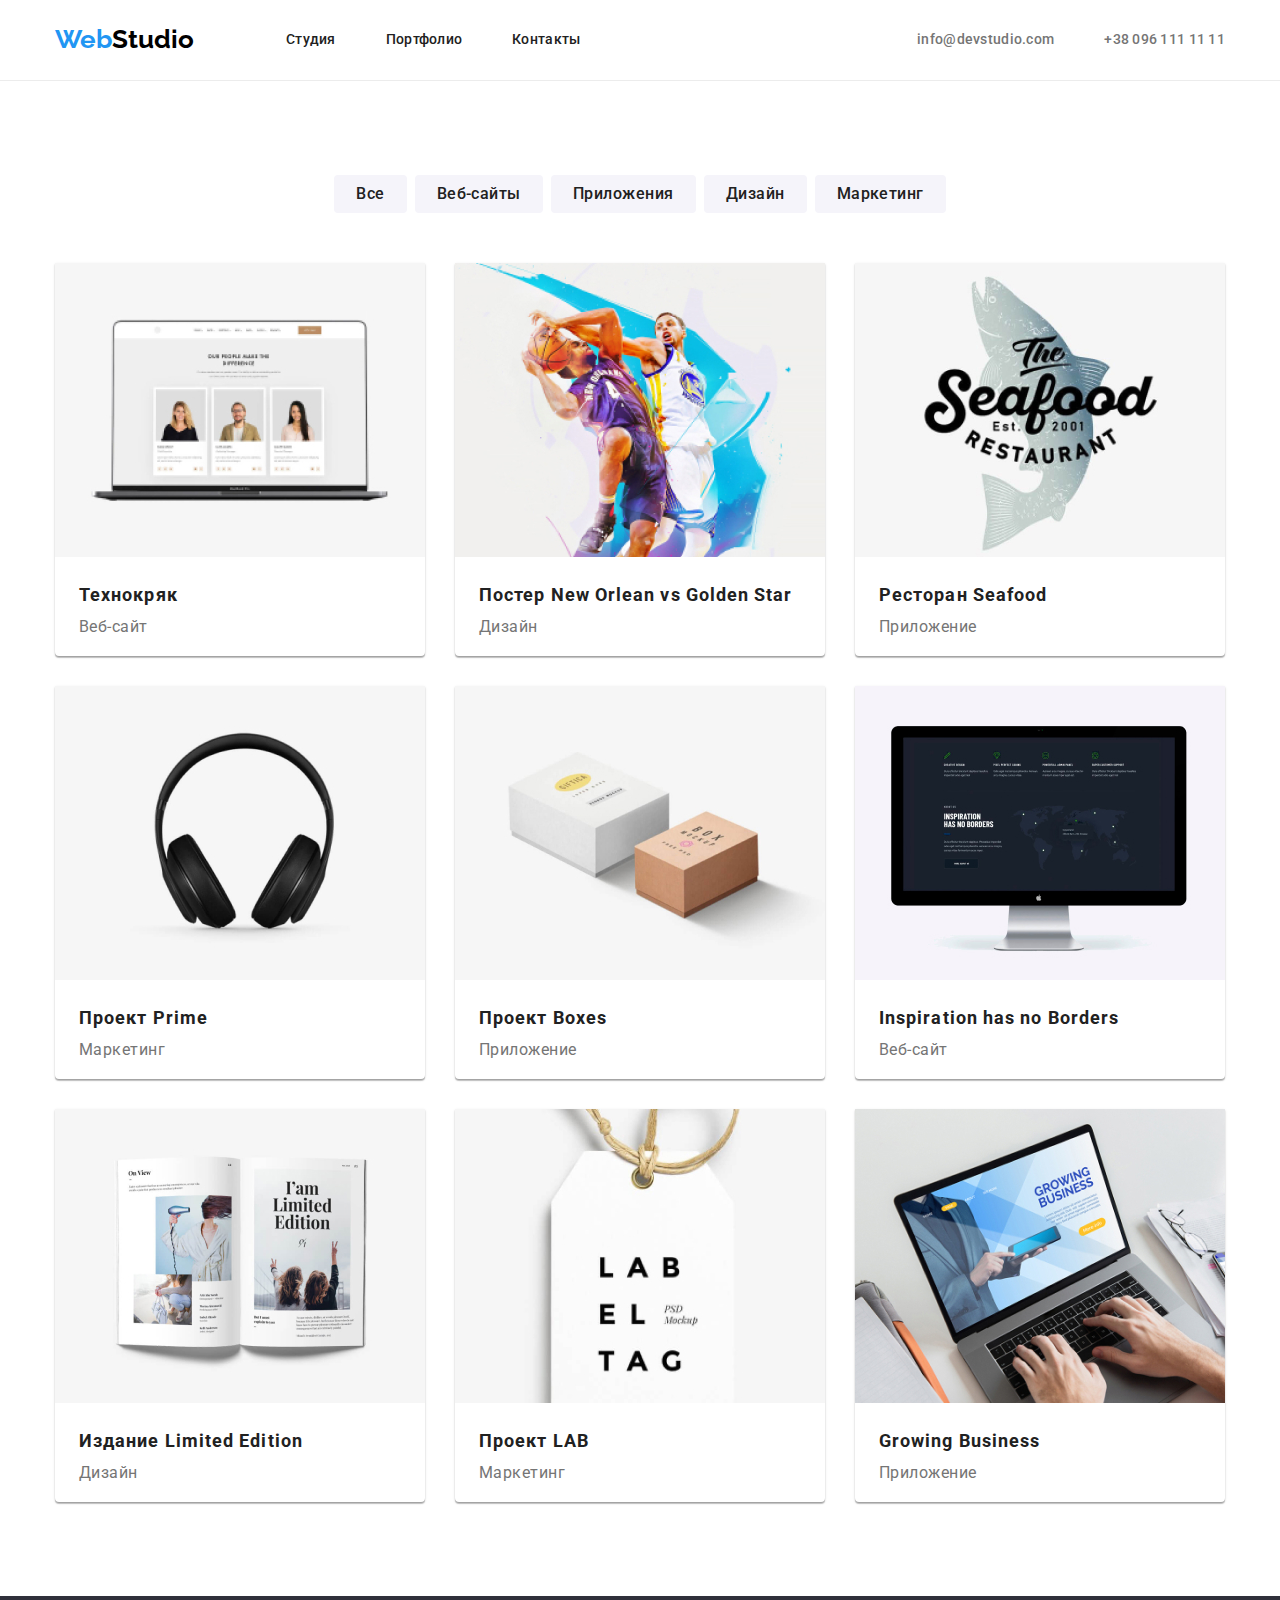
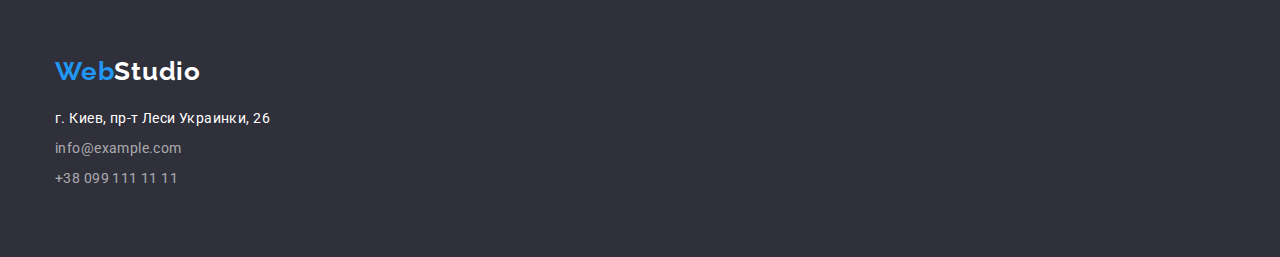
==== portfolio.html @ f06d740f "Add files via upload" ====
<!DOCTYPE html>
<html lang="en">

<head>
    <meta charset="UTF-8">
    <meta http-equiv="X-UA-Compatible" content="IE=edge">
    <meta name="viewport" content="width=device-width, initial-scale=1.0">
    <title>Document</title>
    <link rel="preconnect" href="https://fonts.gstatic.com">
    <link
        href="https://fonts.googleapis.com/css2?family=Raleway:wght@700&family=Roboto:wght@400;500;700;900&display=swap"
        rel="stylesheet">
    <link rel="stylesheet" href="<link rel=" stylesheet"
        href="https://cdnjs.cloudflare.com/ajax/libs/modern-normalize/1.1.0/modern-normalize.min.css"
        integrity="sha512-wpPYUAdjBVSE4KJnH1VR1HeZfpl1ub8YT/NKx4PuQ5NmX2tKuGu6U/JRp5y+Y8XG2tV+wKQpNHVUX03MfMFn9Q=="
        crossorigin="anonymous" referrerpolicy="no-referrer" />
    <link rel="stylesheet" href="./css/styles.css">

</head>

<body class="page">

    <header class="header header-border">
        <div class=" conteiner header-conteiner">
        <nav class="navigation header-conteiner ">
            <a href="/" class="logo link"><span class="web">Web</span>Studio</a>

            <ul class="menu list header-conteiner ">
                <li class="menu-aitom list"><a class="menu-link link" href="./index.html">Студия</a></li>
                <li class="menu-aitom list"><a class="menu-link link" href="./portfolio.html">Портфолио</a></li>
                <li class="menu-aitom list"><a class="menu-link link" href="">Контакты</a></li>
            </ul>
        </nav>
        <ul class="auth-nav list header-conteiner">
            <li><a class="mil-link link" href="milto:info@devstudio.com">info@devstudio.com</a> </li>
            <li><a class="tel-link link" href="tel:+380961111111">+38 096 111 11 11</a></li>
        </ul>
    </div>
    </header>
    <main>
        <section class=" portfolio-conte">
            <div class="conteiner">
            <h1 class="btn-tit">Портфолио</h1>
            <ul class="btn btn-conteiner">

                <li class="list btn-cont">
                    <a class="modal-btn" type="button">Все</a>
                </li>
                <li class="list btn-cont">
                    <a class="modal-btn" type="button">Веб-сайты</a>
                </li>
                <li class="list btn-cont">
                    <a class="modal-btn" type="button">Приложения</a>
                </li>
                <li class="list btn-cont">
                    <a class="modal-btn" type="button">Дизайн</a>
                </li>
                <li class="list btn-cont">
                    <a class="modal-btn" type="button">Маркетинг</a>
                </li>
            </ul>
            </div>
             <div class="conteiner">
            <ul class="picture-conteiner">
                <li class="list  img-conteiner">
                    <article class="cart">
                    <div class="img-cart">
                    <img src="./images/portfolio/portfolio-img1.jpg" alt="Технокряк">
                    </div>
                    <div class="list-carts">
                    <h3 class="portfolio-list">Технокряк</h3>
                    <p class="descrip">Веб-сайт</p>
                    </div>
                </article>
                </li>
                <li class="list img-conteiner">
                    <article class="cart">
                    <div class="img-cart">
                    <img src="./images/portfolio/portfolio-img2.jpg" alt="Постер">
                    </div>
                    <div class="list-carts">
                    <h3 class="portfolio-list">Постер New Orlean vs Golden Star</h3>
                    <p class="descrip">Дизайн</p>
                    </div>
                </article>

                </li>
                <li class="list img-conteiner">
                    <article class="cart">
                    <div class="img-cart">
                    <img src="./images/portfolio/portfolio-img3.jpg" alt="Ресторан">
                    </div>
                    <div class="list-carts">
                    <h3 class="portfolio-list">Ресторан Seafood</h3>
                    <p class="descrip">Приложение</p>
                    </div>
                </article>

                </li>
                <li class="list img-conteiner">
                    <article class="cart">
                    <div class="img-cart">
                    <img src="./images/portfolio/portfolio-img4.jpg" alt="Проект">
                    </div>
                    <div class="list-carts">
                    <h3 class="portfolio-list">Проект Prime</h3>
                    <p class="descrip">Маркетинг</p>
                    </div>
                    </article>
                </li>
                <li class="list img-conteiner">
                    <article class="cart">
                     <div class="img-cart">
                    <img src="./images/portfolio/portfolio-img5.jpg" alt="Проект">
                    </div>
                    <div class="list-carts">
                    <h3 class="portfolio-list">Проект Boxes</h3>
                    <p class="descrip">Приложение</p>
                    </div>
                </article>

                </li>
                <li class="list img-conteiner">
                    <article class="cart">
                    <div class="img-cart">
                    <img src="./images/portfolio/portfolio-img6.jpg" alt="Inspiration">
                    </div>
                    <div class="list-carts">
                    <h3 class="portfolio-list">Inspiration has no Borders</h3>
                    <p class="descrip">Веб-сайт</p>
                    </div>
                </article>

                </li>
                <li class="list img-conteiner">
                    <article class="cart">
                        <div class="img-cart">
                    <img src="/images/portfolio/portfolio-img7.jpg" alt="Издание">
                    </div>
                    <div class="list-carts">
                    <h3 class="portfolio-list">Издание Limited Edition</h3>
                    <p class="descrip">Дизайн</p>
                    </div>
                    
                </article>

                </li>
                <li class="list img-conteiner">
                    <article class="cart">
                        <div class="img-cart">
                    <img src="./images/portfolio/portfolio-img8.jpg" alt="Проект">
                    </div>
                    <div class="list-carts">
                    <h3 class="portfolio-list">Проект LAB</h3>
                    <p class="descrip">Маркетинг</p>
                    </div>
                   </article>

                </li>
                <li class="list img-conteiner">
                    <article class="cart">
                    <div class="img-cart ">
                    <img src="./images/portfolio/portfolio-img9.jpg" alt="Growing ">
                    </div>
                    <div class="list-carts">
                    <h3 class="portfolio-list">Growing Business</h3>
                    <p class="descrip">Приложение</p>
                    </div>
                </article>

                </li>
            </ul>
            </div>
        </section>
    </main>
    <footer class="footer-color">
        <div class="conteiner">
        <div class="log-foot ">
        <a href="#" class="logo-footer link"><span class="web">Web</span>Studio</a>
        </div>
        <address class="address">
            г. Киев, пр-т Леси Украинки, 26
        </address>
        <ul class="list">
            <li>
                <a class="footer-link link" href="maito:info@example.com">info@example.com</a>
            </li>
            <li>
                <a class="footer-link link" href="tel:+380991111111">+38 099 111 11 11</a>
            </li>
        </ul>
        </div>
    </footer>
</body>

</html>
---- css/styles.css ----
:root {
  --main-font: "Roboto", sans-serif;
  --secondery-font: "Raleway", sans-serif;
  --acsent-color: #2196f3;
  --wait-color: #ffffff;
  --text-gray: #757575;
  --color-names: #212121;
  --color-shadow:box-shadow: 0px 1px 3px rgba(0, 0, 0, 0.12), 0px 1px 1px rgba(0, 0, 0, 0.14), 0px 2px 1px rgba(0, 0, 0, 0.2);
}

*,
*::before,
*::after {
  box-sizing: border-box;
}

h1,
h2,
h3,
h4,
h5,
h6,
p {
  margin-top: 0;
  margin-bottom: 0;
}
ul,
ol {
  margin-top: 0;
  margin-bottom: 0;
  padding-left: 0;
}
img {
  display: block;
}

.list {
  list-style: none;
  font-weight: 500;
  font-size: 14px;
  line-height: 1.16;
}
.link {
  text-decoration: none;
}
.page {
  color: var(--text-gray);
  font-family: var(--main-font);
  margin: 0;
}

/*index.html*/

/*----- header -------*/
.conteiner {
  width: 1200px;
  margin: 0 auto;
  padding-left: 15px;
  padding-right: 15px;
}
.header {
  padding-top:  24px;
  padding-bottom:  25px;
}
.header-conteiner {
  display: flex;
  align-items: center;
}
.menu-aitom:not(:last-child) {
  margin-right: 50px;
}
.auth-nav {
  margin-left:auto;
}
.mil-link {
  margin-right: 50px;
}
.logo {
  font-family: var(--secondery-font);
  font-style: normal;
  font-weight: 700;
  font-size: 26px;
  line-height: 1.19;
  color: #000000;
  margin-right: 92px;
}

.web {
  font-family: var(--secondery-font);
  font-style: normal;
  font-weight: 700;
  font-size: 26px;
  line-height: 1.19;
  color: #2196f3;
}

.menu-link {
  font-weight: 500;
  font-size: 14px;
  line-height: 1.14;
  letter-spacing: 0.02em;
  color: var(--color-names);
}
.menu-link:hover,
.menu-link:focus {
  color: var(--acsent-color);
}

.mil-link,
.tel-link {
  font-weight: 500;
  font-size: 14px;
  line-height: 1.14;
  letter-spacing: 0.02em;
  color: var(--text-gray);
}

.mil-link:hover,
.mil-link:focus {
  color: var(--acsent-color);
}

.tel-link:hover,
.tel-link:focus {
  color: var(--acsent-color);
}

/*----- header -------*/

/*-----Эффект риш ----*/
.herov-conteiner {
  margin-bottom: 30px;
  margin-left: auto;
  margin-right: auto;
  
}
.hero-section {
  background-color: #2f303a;
  padding-bottom: 200px;
  padding-top: 200px;
  height: 600px;
  max-width: 1600px;
  margin-left: auto;
  margin-right: auto;
  background-image:linear-gradient(to right, rgba(47, 48, 58, 0.4), rgba(47, 48, 58, 0.4)),url("../images/overlay/overlay-bg1.png"),url("../images/overlay/overlay-Img.jpg"),url("../images/overlay/overlay-Img.png");
  background-position: center;
}

.hero-taitl {
  font-weight: 900;
  font-size: 44px;
  line-height: 1.36;
  text-align: center;
  letter-spacing: 0.06em;
  text-transform: uppercase;
  color:var(--wait-color);
}
.hero-btn {
  font-weight: 700;
  font-size: 16px;
  line-height: 1.87;
  display: flex;
  align-items: center;
  text-align: center;
  letter-spacing: 0.06em;
  color:var(--wait-color);
   background: #0e83e2;
}
.btn-conte {
  padding-top: 10px;
  padding-bottom: 10px;
  padding-left: 32px;
  padding-right: 32px;
  display: flex;
  margin-left: auto;
  margin-right: auto;
  justify-content: center;
}
.hero-btn:hover,
.hero-btn:focus {
  background: #2196F3;
  color:var(--wait-color);
}

/*-----Эффект риш ----*/

/*----Описаниу---*/
.list-conteiner {
  display: flex;
  justify-content: space-between;
}
.hero-conteiner {
  padding-top: 94px;
  padding-bottom: 94px;
}
.list-li{
  box-sizing: border-box;
  width: 270px;
  Height:75px;
}
.list-itom::before {
display:block;
content: "";
height: 120px;
background-size:70px 70px;
background-repeat: no-repeat;
background-position: 50% 50% ;
background-color: #F5F4FA;
border-radius: 4px;
margin-bottom: 30px;
margin-right: 30px;
}
.list-antena::before{
background-image: url(../images/itoms/itoms-antenna.png);
}
.list-clokc::before{
  background-image: url(../images/itoms/itoms-clock.png);
}
.list-diagram::before{
background-image: url(../images/itoms/itoms-diagram.png);
}
.list-astron::before{
background-image:url(../images/itoms/itoms-astronaut.png)
}
.description {
  font-weight: 400;
  font-size: 14px;
  line-height: 1.71;
  letter-spacing: 0.03em;
  color: var(--text-gray);
  margin-right: 30px;
}
.list-title {
  font-family: var(--main-font);
  font-weight: 700;
  font-size: 14px;
  line-height: 1.14;
  letter-spacing: 0.03em;
  text-transform: uppercase;
  color: var(--color-names);
  margin-bottom: 10px;
  margin-right: 30px;
}
/*----Описаниу---*/
/*----Занятияе---*/

.picture-contein {
  display: flex;
  flex-direction: row;
  justify-content: space-between;
}

}
.contein:not(:last-child) {
  margin-right: 30px;
}
.picture-title {
  box-sizing: border-box;
  font-family: var(--main-font);
  font-weight: 700;
  font-size: 36px;
  line-height: 1.17;
  text-align: center;
  color: var(--color-names);
   margin-bottom: 50px; 
  
}
.picture-con{
  
padding-bottom: 94px;
}

/*----Занятя---*/

/*----Наша команда---*/
.div-conteiners {
  padding-top: 94px;
  padding-bottom: 94px;
  background: #f5f4fa;
  height: 648px;
}

.img{
  display: block;
  max-width: 100%;
  height: auto;
  
}
img-cart {
  outline: 1px solid var(--color-shadow)

}
.list-cart {
  padding-top: 30px;
  padding-left: auto;
  padding-right: auto;
  padding-bottom: 30px;
  
}
.cart {
  background: #FFFFFF;
  box-shadow: 0px 1px 3px rgba(0, 0, 0, 0.12), 0px 1px 1px rgba(0, 0, 0, 0.14), 0px 2px 1px rgba(0, 0, 0, 0.2);
  border-radius: 0px 0px 4px 4px;
}

.picture-conteiner {
  display: flex;
  flex-wrap: wrap;
  margin-left: -30px;
  margin-top: -30px;
  
}
.img-contein {
  flex-basis: calc(100% / 4 - 30px);
  margin-left: 30px;
  margin-top: 30px;
}

.names-list {
  font-family: var(--main-font);
  font-weight: 500;
  font-size: 16px;
  line-height: 1.19;
  text-align: center;
  letter-spacing: 0.03em;
  color: var(--color-names);
  margin-bottom: 10px;
}

.profession-list {
  font-family: var(--main-font);
  font-weight: 400;
  font-size: 16px;
  line-height: 1.19;
  text-align: center;
  letter-spacing: 0.03em;
  color: var(--text-gray);
}

/*----Наша команда---*/

/*----Подвал---*/

.footer-color {
  background-color: #2f303a;
  padding-top: 60px;
  padding-bottom: 60px;
}


.logo-footer {
  font-family: var(--secondery-font);
  font-weight: 700;
  font-size: 26px;
  line-height: 1.19;
  letter-spacing: 0.03em;
  color: #ffffff;
  display: flex;
   margin-bottom: 20px;

}

.address {
  width: 231px;
  height: 21px;
  font-family: var(--main-font);
  font-style: normal;
  font-weight: 400;
  font-size: 14px;
  line-height: 1.7;
  letter-spacing: 0.03em;
  color: #ffffff;
  display: flex;
  margin-bottom: 9px;
 
}

.footer-link {
  width: 231px;
  height: 21px;
  font-family: var(--main-font);
  font-weight: 400;
  font-size: 14px;
  line-height: 1.7;
  letter-spacing: 0.03em;
  color: rgba(255, 255, 255, 0.6);
  margin-bottom: 9px;
   display: flex;
 
}

/*----Подвал---*/

/*index.html*/

/*portfolio.html*/
.picture-conteiner {
  display: flex;
  flex-wrap: wrap;
  margin-left: -30px;
  margin-top: -30px;
}
 .portfolio-conte {
   padding-bottom: 94px;
   padding-top: 94px;
   
 }
.img-conteiner {
  flex-basis: calc((100% - 90px) / 3);
  margin-left: 30px;
  margin-top: 30px;
}
.list-carts {
  padding-top: 20px;
  padding-left: 24px;
  padding-right: 24px;
  padding-bottom: 20px;
}
.btn-conteiner {
  display: flex;
  flex-wrap: wrap;
  justify-content: center;
  margin-bottom: 50px;
}
.btn-cont:not(:last-child) {
  display: flex;
  margin-right: 8px;
}
.header-border{
  border-bottom: 1px solid #ECECEC;
}
.btn {
  cursor: pointer;

}
 .button {
   position: absolute;
}
.btn-tit{
 display: none
}
.modal-btn {
  font-family: var(--main-font);
  font-weight: 500;
  font-size: 16px;
  line-height: 1.6;
  text-align: center;
  letter-spacing: 0.03em;
  color:var(--color-names);
    background: #F5F4FA;
   border-radius: 4px;
   padding: 6px 22px 6px 22px;
   display: flex;
  border-radius: 4px
   
}

.modal-btn:hover,
.modal-btn:focus {
  background: #2196f3;box-shadow: 0px 3px 1px rgba(0, 0, 0, 0.1), 0px 1px 2px rgba(0, 0, 0, 0.08), 0px 2px 2px rgba(0, 0, 0, 0.12);
  color: #ffffff;
}

.portfolio-list {
  font-family: var(--main-font);
  font-weight: 700;
  font-size: 18px;
  line-height: 2;
  letter-spacing: 0.06em;
  color: #212121;
  margin-bottom: 4px;
}
.descrip {
  font-family: var(--main-font);
  font-weight: 400;
  font-size: 16px;
  line-height: 1.19;
  letter-spacing: 0.03em;
  color: var(--text-gray);
}
/*---portfolio-подвал ------ */
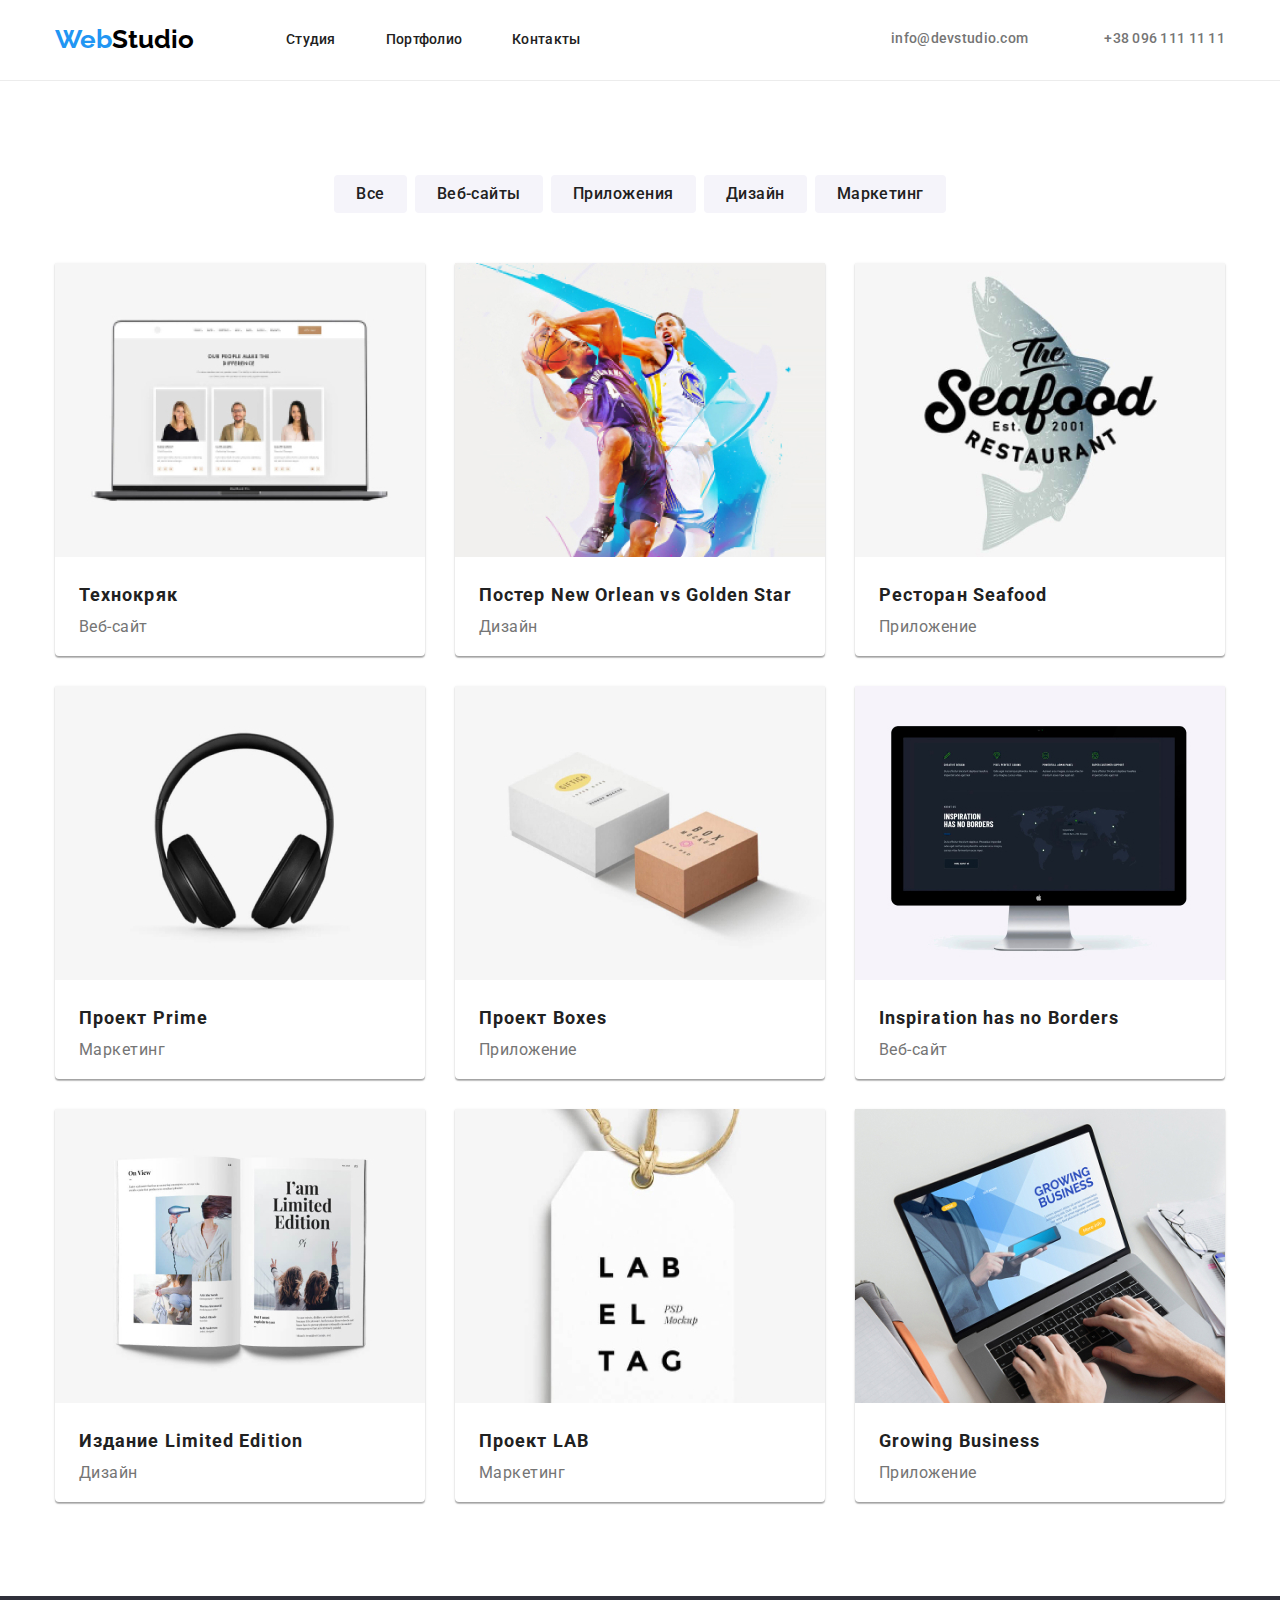
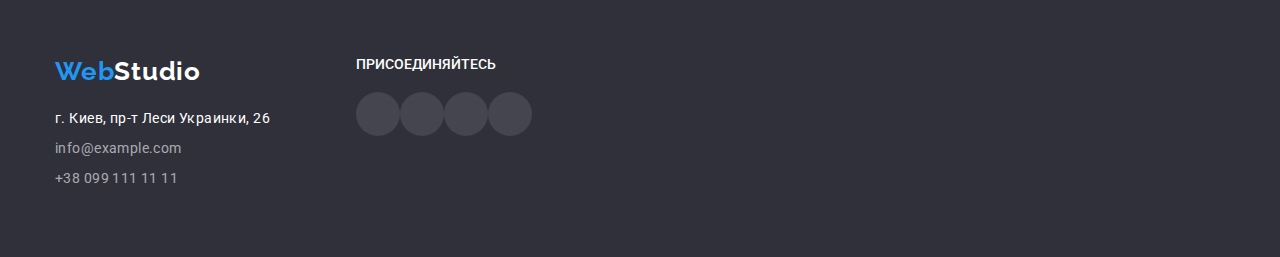
==== commit b764ffb3: "открывает сайт с графикой" ====
--- a/portfolio.html
+++ b/portfolio.html
@@ -31,9 +31,21 @@
                 <li class="menu-aitom list"><a class="menu-link link" href="">Контакты</a></li>
             </ul>
         </nav>
-        <ul class="auth-nav list header-conteiner">
-            <li><a class="mil-link link" href="milto:info@devstudio.com">info@devstudio.com</a> </li>
-            <li><a class="tel-link link" href="tel:+380961111111">+38 096 111 11 11</a></li>
+        <ul class="auth-nav list header-conteiner ">
+            <li><a class="mil-link link" href="milto:info@devstudio.com">
+                    <svg class="adres-icon" width="16px" height="12px" ;>
+                        <use href="./images/itoms/symbol-defs.svg#icon-envelope-1">
+                        </use>
+                    </svg> info@devstudio.com
+                </a>
+            </li>
+            <li><a class="tel-link link" href="tel:+380961111111">
+                    <svg class="adres-icon" width="16px" height="12px" ;>
+                        <use href="./images/itoms/symbol-defs.svg#icon-smartphone-1">
+                        </use>
+                    </svg>+38 096 111 11 11
+                </a>
+            </li>
         </ul>
     </div>
     </header>
@@ -175,9 +187,11 @@
     </main>
     <footer class="footer-color">
         <div class="conteiner">
-        <div class="log-foot ">
+        <div class="footer-wrapper">
+         <div class="footer-wrapper-adress">
+        
         <a href="#" class="logo-footer link"><span class="web">Web</span>Studio</a>
-        </div>
+    
         <address class="address">
             г. Киев, пр-т Леси Украинки, 26
         </address>
@@ -190,6 +204,41 @@
             </li>
         </ul>
         </div>
+        <div class="footer-social">
+            <p class="footer-social-title">Присоединяйтесь</p>
+            <ul class="footer-social-list">
+                <li>
+                    <a class="social-link footer-social-link" href="">
+                        <svg class="social-icon footer-social-icon">
+                            <use href="./images/itoms/sprite.svg.svg#icon-instagram-2-1"> </use>
+                        </svg>
+                    </a>
+                </li>
+                <li>
+                    <a class="social-link footer-social-link" href="">
+                        <svg class="social-icon footer-social-icon">
+                            <use href="./images/itoms/sprite.svg.svg#icon-twitter-1-1"> </use>
+                        </svg>
+                    </a>
+                </li>
+                <li>
+                    <a class="social-link footer-social-link" href="">
+                        <svg class="social-icon footer-social-icon">
+                            <use href="./images/itoms/sprite.svg.svg#icon-facebook-1-1"> </use>
+                        </svg>
+                    </a>
+                </li>
+                <li>
+                    <a class="social-link footer-social-link" href="">
+                        <svg class="social-icon footer-social-icon">
+                            <use href="./images/itoms/sprite.svg.svg#icon-linkedin-1-1"> </use>
+                        </svg>
+                    </a>
+                </li>
+            </ul>
+        </div>
+        </div>
+        </div>
     </footer>
 </body>
 
--- a/css/styles.css
+++ b/css/styles.css
@@ -6,7 +6,9 @@
   --text-gray: #757575;
   --color-names: #212121;
   --color-shadow:box-shadow: 0px 1px 3px rgba(0, 0, 0, 0.12), 0px 1px 1px rgba(0, 0, 0, 0.14), 0px 2px 1px rgba(0, 0, 0, 0.2);
-}
+ 
+}
+
 
 *,
 *::before,
@@ -74,6 +76,8 @@
 }
 .mil-link {
   margin-right: 50px;
+  display: flex;
+    align-items: center;
 }
 .logo {
   font-family: var(--secondery-font);
@@ -100,6 +104,7 @@
   line-height: 1.14;
   letter-spacing: 0.02em;
   color: var(--color-names);
+    
 }
 .menu-link:hover,
 .menu-link:focus {
@@ -113,6 +118,8 @@
   line-height: 1.14;
   letter-spacing: 0.02em;
   color: var(--text-gray);
+     display: flex;
+    align-items: center;
 }
 
 .mil-link:hover,
@@ -124,16 +131,35 @@
 .tel-link:focus {
   color: var(--acsent-color);
 }
-
+ .adres-icon{
+   fill: currentColor;
+    margin-right: 10px;
+    width: 16px;
+    height: 16px;
+ }
 /*----- header -------*/
 
 /*-----Эффект риш ----*/
 .herov-conteiner {
   margin-bottom: 30px;
   margin-left: auto;
-  margin-right: auto;
-  
-}
+  margin-right: auto; 
+}
+ .icon-wrapper{
+    display: flex;
+    justify-content: center;
+    align-items: center;
+    width: 270px;
+    height: 120px;
+    background-color:#f5f4fa;
+    border-radius: 4px;
+    margin-bottom: 30px;
+ }
+ .features-icon {
+    width: 70px;
+    height: 70px;
+ }
+
 .hero-section {
   background-color: #2f303a;
   padding-bottom: 200px;
@@ -198,9 +224,8 @@
   width: 270px;
   Height:75px;
 }
-.list-itom::before {
+.list-itom {
 display:block;
-content: "";
 height: 120px;
 background-size:70px 70px;
 background-repeat: no-repeat;
@@ -210,18 +235,7 @@
 margin-bottom: 30px;
 margin-right: 30px;
 }
-.list-antena::before{
-background-image: url(../images/itoms/itoms-antenna.png);
-}
-.list-clokc::before{
-  background-image: url(../images/itoms/itoms-clock.png);
-}
-.list-diagram::before{
-background-image: url(../images/itoms/itoms-diagram.png);
-}
-.list-astron::before{
-background-image:url(../images/itoms/itoms-astronaut.png)
-}
+
 .description {
   font-weight: 400;
   font-size: 14px;
@@ -268,6 +282,7 @@
 .picture-con{
   
 padding-bottom: 94px;
+padding-top: 94px;
 }
 
 /*----Занятя---*/
@@ -277,7 +292,7 @@
   padding-top: 94px;
   padding-bottom: 94px;
   background: #f5f4fa;
-  height: 648px;
+  
 }
 
 .img{
@@ -286,17 +301,46 @@
   height: auto;
   
 }
-img-cart {
+.img-cart {
   outline: 1px solid var(--color-shadow)
 
 }
 .list-cart {
   padding-top: 30px;
-  padding-left: auto;
-  padding-right: auto;
-  padding-bottom: 30px;
-  
-}
+  padding-left: 32px;
+  padding-right: 32px;
+  padding-bottom: 30px;  
+}
+
+.taitol-icon {
+    display:flex;
+    align-items: center;
+    justify-content: center;
+    width: 44px;
+    height:44px;
+    border-radius: 50%;
+    background-color: #FFFFFF;
+}
+
+.list-icon {
+    Width: 20px;
+    Height: 20px;
+    fill:#AFB1B8;
+}
+.flex-icon {
+    display: flex;
+    justify-content: space-between;
+}
+.taitol-icon:hover,
+.taitol-icon:focus{
+ fill: #ffffff;
+ background-color: var(--acsent-color);
+}
+.list-icon:hover,
+.list-icon:focus{
+  fill: var(--wait-color);
+}
+
 .cart {
   background: #FFFFFF;
   box-shadow: 0px 1px 3px rgba(0, 0, 0, 0.12), 0px 1px 1px rgba(0, 0, 0, 0.14), 0px 2px 1px rgba(0, 0, 0, 0.2);
@@ -335,10 +379,68 @@
   text-align: center;
   letter-spacing: 0.03em;
   color: var(--text-gray);
+  margin-bottom: 16px;
 }
 
 /*----Наша команда---*/
-
+/*----Наші Клієнти ---*/
+.clients-link:focus,
+clients-link:hover{
+  background-color: #0e83e2;
+}
+.sections-klient{
+    padding-top: 94px;
+    padding-bottom: 94px;
+}
+.section {
+    margin-left: auto;
+    margin-right: auto;
+    width: 1200px;
+    padding-left: 15px;
+    padding-right: 15px;
+}
+.section-title {
+    font-size: 36px;
+    font-weight: 700;
+    line-height: 1.17;
+    letter-spacing: 0.03em;
+    text-align: center;
+    margin-top: 0;
+    margin-bottom: 50px;
+}
+
+.clients-list {
+    display: flex;
+    justify-content: center;
+    margin-top: 0px;
+    margin-bottom: 0;
+}
+
+.clients-item:not(:last-child) {
+    margin-right: 30px;
+}
+.clients-link {
+    display: flex;
+    justify-content: center;
+    align-items: center;
+    width: 170px;
+    height: 90px;
+    color: var(--color-icons);
+    border: 1px solid #AFB1B8;
+    box-sizing: border-box;
+    border-radius: 4px;
+}
+.clients-icon {
+    fill: currentColor;
+    width: 106px;
+    height: 60px;
+}
+ .clients-link:hover,
+ .clients-link:focus{
+   fill: #2196f3;
+ }
+
+/*----Наші Клієнти---*/
 /*----Подвал---*/
 
 .footer-color {
@@ -388,6 +490,57 @@
    display: flex;
  
 }
+.footer-wrapper {
+    display: flex;
+}
+.footer-social {
+    margin-left: 70px;
+}
+.footer-social-title {
+    margin-bottom: 20px;
+    font-weight: 500;
+    font-style: normal;
+    font-size: 14px;
+    line-height: 1.17;
+    color:var(--wait-color);
+    text-transform: uppercase;
+}
+.footer-social-list {
+    display: flex;
+}
+.footer-social-icon {
+    fill:var(--wait-color);
+    } 
+    .social-link {
+    display: flex;
+    justify-content: center;
+    align-items: center;
+    width: 44px;
+    height: 44px;
+    border-radius: 50%;
+    color: #afb1b8;
+    }
+    .social-link:hover,
+    .social-link:focus{
+      background-color:var(--acsent-color);
+    }
+    .footer-social-link {
+    background-color: rgba(255, 255, 255, 0.1);
+}
+ul {
+    list-style: none;
+    padding: 0;
+    margin: 0;
+}
+.social-icon {
+    fill: currentColor;
+    width: 20px;
+    height: 20px;
+}
+.footer-social-icon {
+    fill:var(--wait-color);
+}
+
 
 /*----Подвал---*/
 
@@ -460,6 +613,14 @@
   background: #2196f3;box-shadow: 0px 3px 1px rgba(0, 0, 0, 0.1), 0px 1px 2px rgba(0, 0, 0, 0.08), 0px 2px 2px rgba(0, 0, 0, 0.12);
   color: #ffffff;
 }
+.img-conteiner:hover,
+.img-conteiner:focus {
+box-shadow: 0px 1px 1px rgba(0, 0, 0, 0.12), 0px 4px 4px rgba(0, 0, 0, 0.06), 1px 4px 6px rgba(0, 0, 0, 0.16);
+ cursor: pointer
+}
+.a:visited {
+  color: #2196F3;
+}
 
 .portfolio-list {
   font-family: var(--main-font);
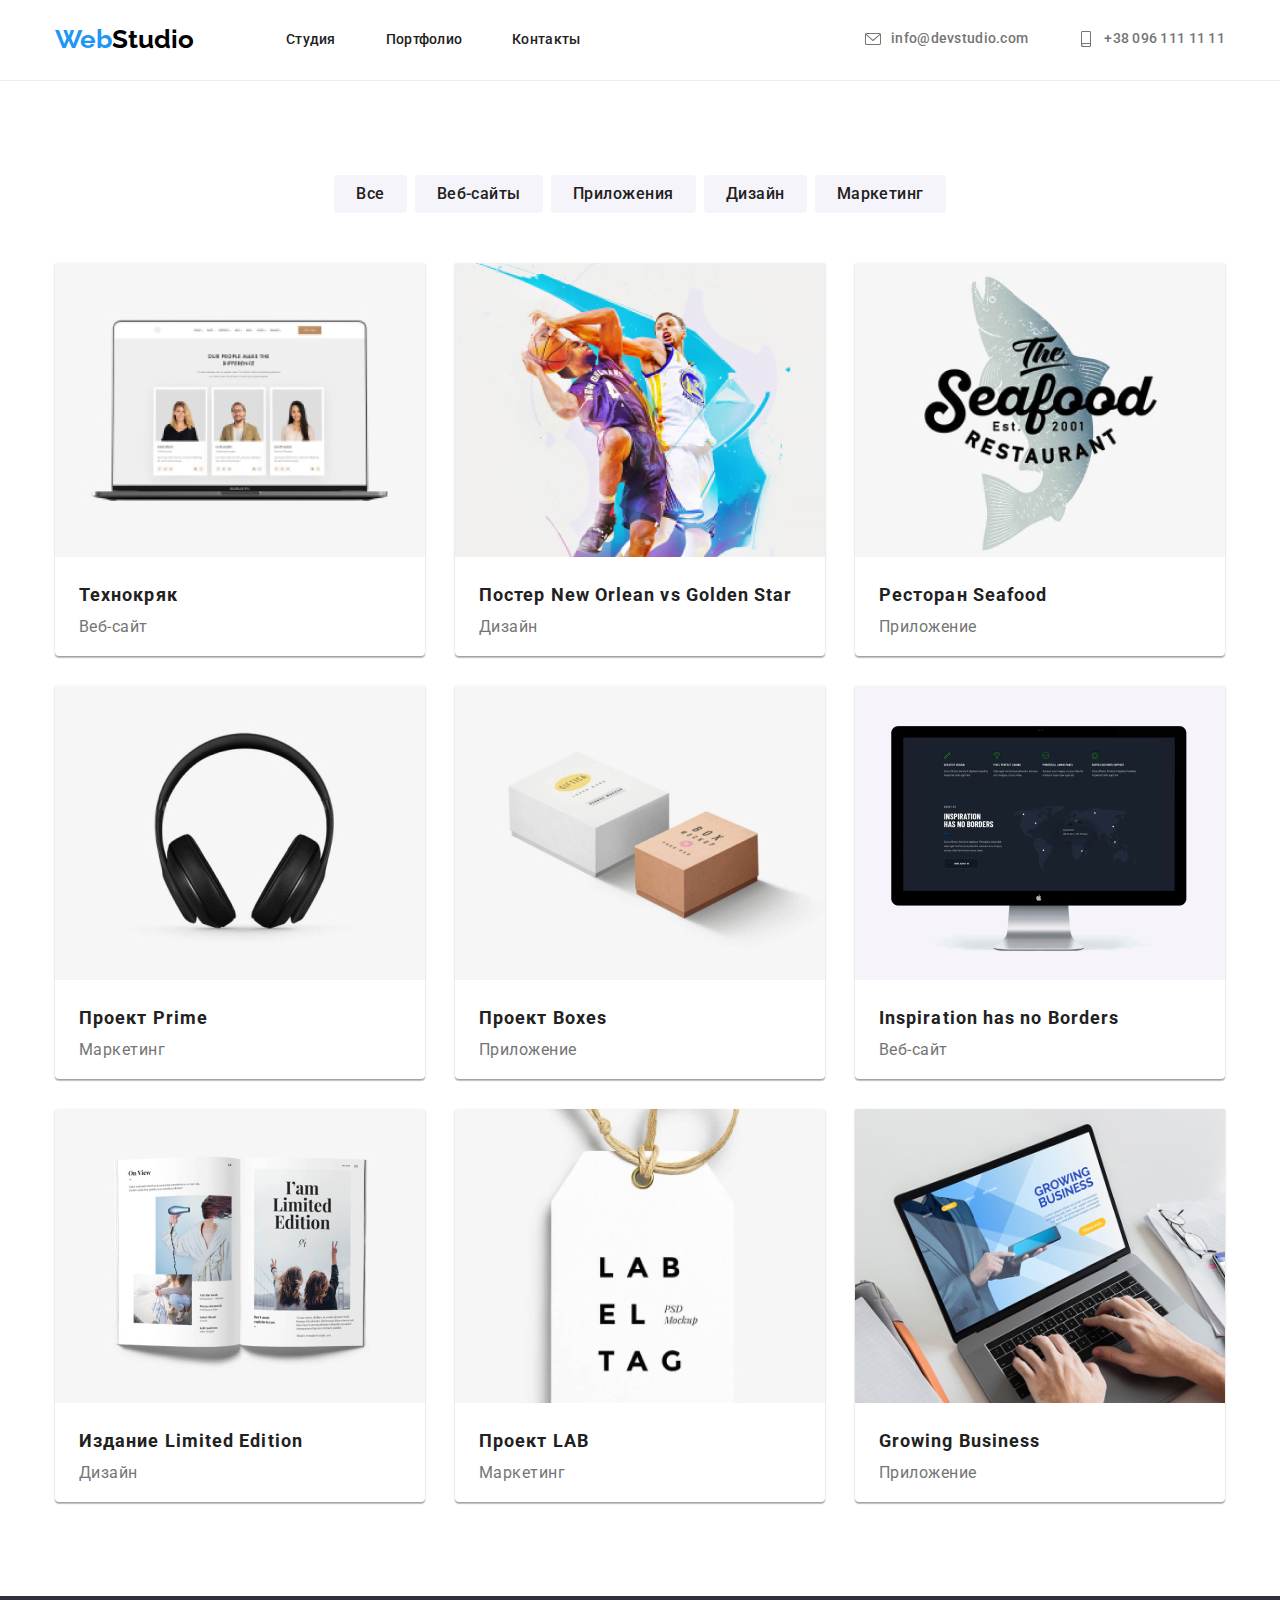
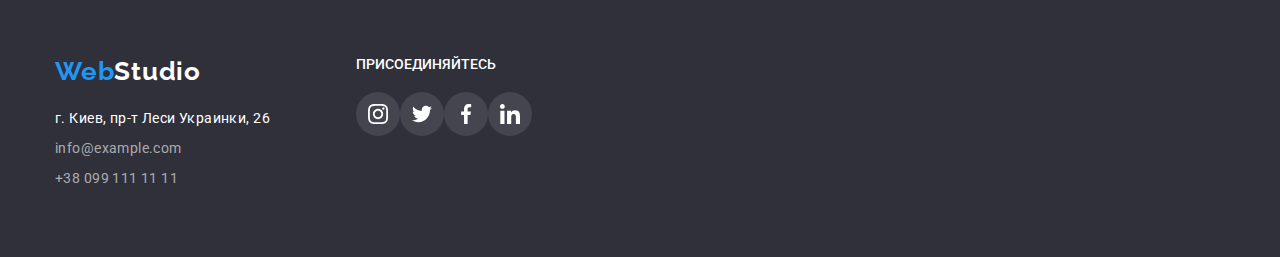
==== commit 9fd56681: "открывает готовый сайт с иконками" ====
--- a/portfolio.html
+++ b/portfolio.html
@@ -27,21 +27,21 @@
 
             <ul class="menu list header-conteiner ">
                 <li class="menu-aitom list"><a class="menu-link link" href="./index.html">Студия</a></li>
-                <li class="menu-aitom list"><a class="menu-link link" href="./portfolio.html">Портфолио</a></li>
+                <li class="menu-aitom list"><a class="menu-link link links" href="./portfolio.html">Портфолио</a></li>
                 <li class="menu-aitom list"><a class="menu-link link" href="">Контакты</a></li>
             </ul>
         </nav>
         <ul class="auth-nav list header-conteiner ">
             <li><a class="mil-link link" href="milto:info@devstudio.com">
                     <svg class="adres-icon" width="16px" height="12px" ;>
-                        <use href="./images/itoms/symbol-defs.svg#icon-envelope-1">
+                        <use href="./images/itoms/symbol-defs.svg#icon-envelope">
                         </use>
                     </svg> info@devstudio.com
                 </a>
             </li>
             <li><a class="tel-link link" href="tel:+380961111111">
                     <svg class="adres-icon" width="16px" height="12px" ;>
-                        <use href="./images/itoms/symbol-defs.svg#icon-smartphone-1">
+                        <use href="./images/itoms/symbol-defs.svg#icon-smartphone">
                         </use>
                     </svg>+38 096 111 11 11
                 </a>
@@ -210,28 +210,28 @@
                 <li>
                     <a class="social-link footer-social-link" href="">
                         <svg class="social-icon footer-social-icon">
-                            <use href="./images/itoms/sprite.svg.svg#icon-instagram-2-1"> </use>
-                        </svg>
-                    </a>
-                </li>
-                <li>
-                    <a class="social-link footer-social-link" href="">
-                        <svg class="social-icon footer-social-icon">
-                            <use href="./images/itoms/sprite.svg.svg#icon-twitter-1-1"> </use>
-                        </svg>
-                    </a>
-                </li>
-                <li>
-                    <a class="social-link footer-social-link" href="">
-                        <svg class="social-icon footer-social-icon">
-                            <use href="./images/itoms/sprite.svg.svg#icon-facebook-1-1"> </use>
-                        </svg>
-                    </a>
-                </li>
-                <li>
-                    <a class="social-link footer-social-link" href="">
-                        <svg class="social-icon footer-social-icon">
-                            <use href="./images/itoms/sprite.svg.svg#icon-linkedin-1-1"> </use>
+                            <use href="./images/itoms/symbol-defs.svg#icon-instagram"> </use>
+                        </svg>
+                    </a>
+                </li>
+                <li>
+                    <a class="social-link footer-social-link" href="">
+                        <svg class="social-icon footer-social-icon">
+                            <use href="./images/itoms/symbol-defs.svg#icon-twitter"> </use>
+                        </svg>
+                    </a>
+                </li>
+                <li>
+                    <a class="social-link footer-social-link" href="">
+                        <svg class="social-icon footer-social-icon">
+                            <use href="./images/itoms/symbol-defs.svg#icon-facebook"> </use>
+                        </svg>
+                    </a>
+                </li>
+                <li>
+                    <a class="social-link footer-social-link" href="">
+                        <svg class="social-icon footer-social-icon">
+                            <use href="./images/itoms/symbol-defs.svg#icon-linkedin"> </use>
                         </svg>
                     </a>
                 </li>
--- a/css/styles.css
+++ b/css/styles.css
@@ -332,15 +332,16 @@
     justify-content: space-between;
 }
 .taitol-icon:hover,
-.taitol-icon:focus{
- fill: #ffffff;
+.taitol-icon:focus { 
+ fill:var(--wait-color);
  background-color: var(--acsent-color);
+ 
 }
 .list-icon:hover,
 .list-icon:focus{
-  fill: var(--wait-color);
-}
-
+  fill:var(--wait-color);
+  background-color: var(--acsent-color);
+}
 .cart {
   background: #FFFFFF;
   box-shadow: 0px 1px 3px rgba(0, 0, 0, 0.12), 0px 1px 1px rgba(0, 0, 0, 0.14), 0px 2px 1px rgba(0, 0, 0, 0.2);
@@ -384,10 +385,7 @@
 
 /*----Наша команда---*/
 /*----Наші Клієнти ---*/
-.clients-link:focus,
-clients-link:hover{
-  background-color: #0e83e2;
-}
+
 .sections-klient{
     padding-top: 94px;
     padding-bottom: 94px;
@@ -435,11 +433,12 @@
     width: 106px;
     height: 60px;
 }
- .clients-link:hover,
- .clients-link:focus{
-   fill: #2196f3;
- }
-
+ 
+.clients-link:hover,
+.clients-link:focus{
+  color: var(--acsent-color); 
+  
+}
 /*----Наші Клієнти---*/
 /*----Подвал---*/
 
@@ -590,7 +589,7 @@
    position: absolute;
 }
 .btn-tit{
- display: none
+ display: none;
 }
 .modal-btn {
   font-family: var(--main-font);
@@ -604,7 +603,7 @@
    border-radius: 4px;
    padding: 6px 22px 6px 22px;
    display: flex;
-  border-radius: 4px
+  border-radius: 4px;
    
 }
 
@@ -618,8 +617,8 @@
 box-shadow: 0px 1px 1px rgba(0, 0, 0, 0.12), 0px 4px 4px rgba(0, 0, 0, 0.06), 1px 4px 6px rgba(0, 0, 0, 0.16);
  cursor: pointer
 }
-.a:visited {
-  color: #2196F3;
+.links:visited {
+  color:var(--acsent-color)
 }
 
 .portfolio-list {
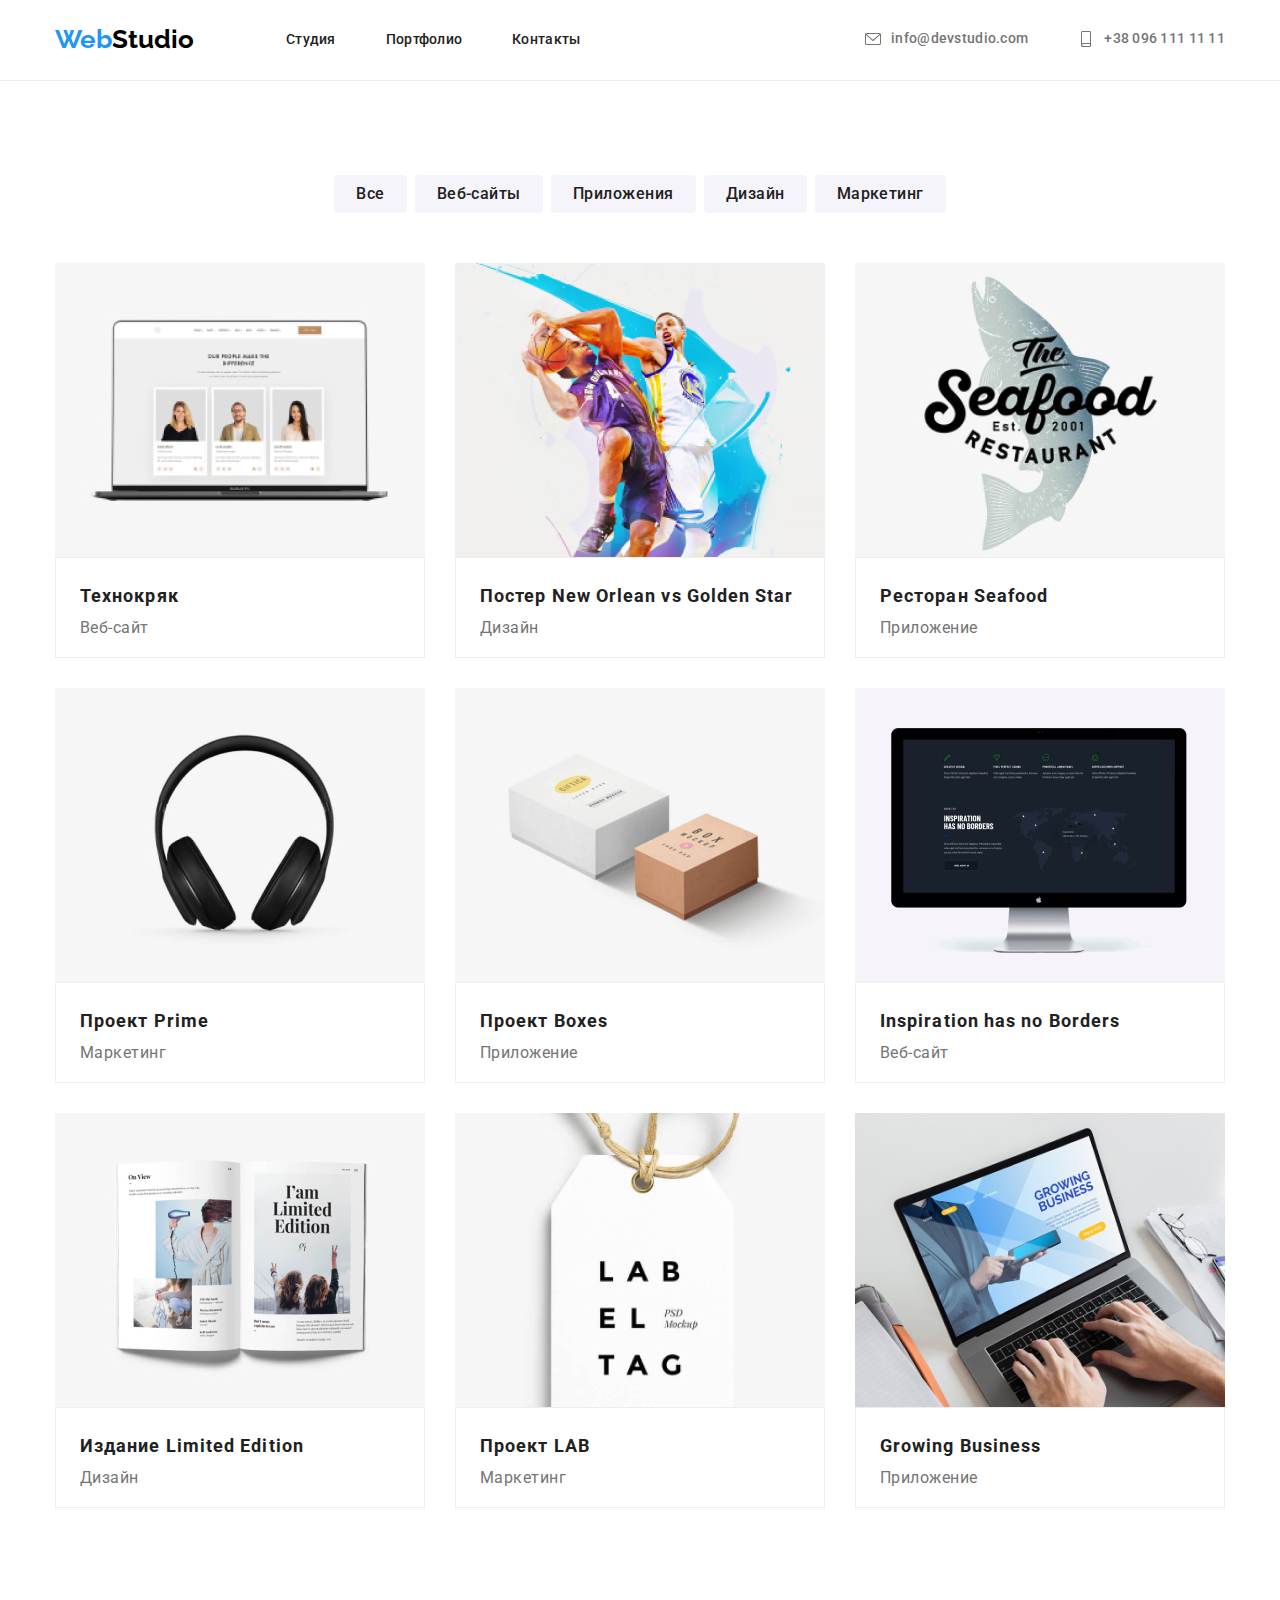
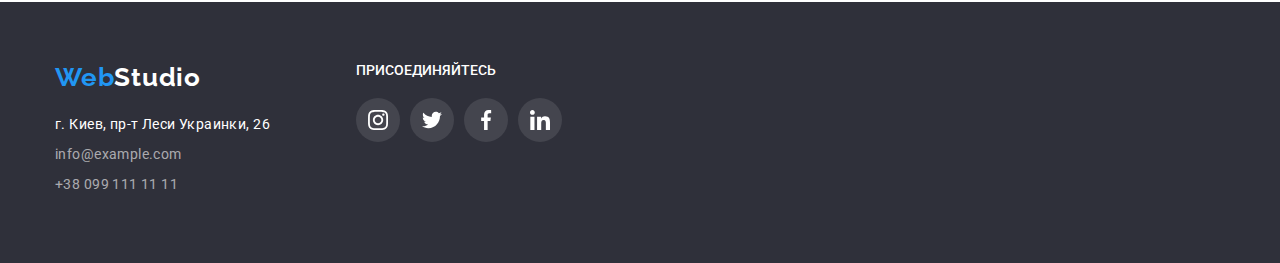
==== commit 153a36dd: "Открывает сайт" ====
--- a/portfolio.html
+++ b/portfolio.html
@@ -207,28 +207,28 @@
         <div class="footer-social">
             <p class="footer-social-title">Присоединяйтесь</p>
             <ul class="footer-social-list">
-                <li>
+                <li class="social-link">
                     <a class="social-link footer-social-link" href="">
                         <svg class="social-icon footer-social-icon">
                             <use href="./images/itoms/symbol-defs.svg#icon-instagram"> </use>
                         </svg>
                     </a>
                 </li>
-                <li>
+                <li class="social-link">
                     <a class="social-link footer-social-link" href="">
                         <svg class="social-icon footer-social-icon">
                             <use href="./images/itoms/symbol-defs.svg#icon-twitter"> </use>
                         </svg>
                     </a>
                 </li>
-                <li>
+                <li class="social-link">
                     <a class="social-link footer-social-link" href="">
                         <svg class="social-icon footer-social-icon">
                             <use href="./images/itoms/symbol-defs.svg#icon-facebook"> </use>
                         </svg>
                     </a>
                 </li>
-                <li>
+                <li class="social-link">
                     <a class="social-link footer-social-link" href="">
                         <svg class="social-icon footer-social-icon">
                             <use href="./images/itoms/symbol-defs.svg#icon-linkedin"> </use>
--- a/css/styles.css
+++ b/css/styles.css
@@ -332,22 +332,25 @@
     justify-content: space-between;
 }
 .taitol-icon:hover,
-.taitol-icon:focus { 
+.taitol-icon:focus,
+.taitol-icon:hover .list-icon,
+.taitol-icon:focus .list-icon{ 
  fill:var(--wait-color);
- background-color: var(--acsent-color);
- 
-}
-.list-icon:hover,
-.list-icon:focus{
-  fill:var(--wait-color);
-  background-color: var(--acsent-color);
-}
+ background-color:var(--acsent-color);
+}
+
+
 .cart {
   background: #FFFFFF;
-  box-shadow: 0px 1px 3px rgba(0, 0, 0, 0.12), 0px 1px 1px rgba(0, 0, 0, 0.14), 0px 2px 1px rgba(0, 0, 0, 0.2);
   border-radius: 0px 0px 4px 4px;
-}
-
+ 
+}
+.cart-comands {
+ background: #FFFFFF;
+ border-radius: 0px 0px 4px 4px;
+ box-shadow: 0px 1px 3px rgba(0, 0, 0, 0.12), 0px 1px 1px rgba(0, 0, 0, 0.14), 0px 2px 1px rgba(0, 0, 0, 0.2);
+border-radius: 0px 0px 4px 4px;
+}
 .picture-conteiner {
   display: flex;
   flex-wrap: wrap;
@@ -384,7 +387,7 @@
 }
 
 /*----Наша команда---*/
-/*----Наші Клієнти ---*/
+/*----Постоянные клиенты ---*/
 
 .sections-klient{
     padding-top: 94px;
@@ -405,6 +408,7 @@
     text-align: center;
     margin-top: 0;
     margin-bottom: 50px;
+    color: #212121;
 }
 
 .clients-list {
@@ -422,24 +426,30 @@
     justify-content: center;
     align-items: center;
     width: 170px;
-    height: 90px;
+    height: 92px;
     color: var(--color-icons);
-    border: 1px solid #AFB1B8;
+    border:1px solid #AFB1B8;
     box-sizing: border-box;
     border-radius: 4px;
-}
-.clients-icon {
-    fill: currentColor;
-    width: 106px;
-    height: 60px;
+    
+}
+.clients-icon  {
+fill: #afb1b8;
+  width: 106px;
+  height: 60px;
 }
  
+
+.clients-link:hover .clients-icon,
+.clients-link:focus .clients-icon {
+  fill: var(--acsent-color);
+}
+
 .clients-link:hover,
-.clients-link:focus{
-  color: var(--acsent-color); 
-  
-}
-/*----Наші Клієнти---*/
+.clients-link:focus {
+border-color: var(--acsent-color);
+}
+/*----Постоянные клиенты---*/
 /*----Подвал---*/
 
 .footer-color {
@@ -506,6 +516,9 @@
 }
 .footer-social-list {
     display: flex;
+}
+.social-link:not(:last-child) {
+    margin-right: 10px;
 }
 .footer-social-icon {
     fill:var(--wait-color);
@@ -567,6 +580,7 @@
   padding-left: 24px;
   padding-right: 24px;
   padding-bottom: 20px;
+   border: 1px solid #EEEEEE;
 }
 .btn-conteiner {
   display: flex;
